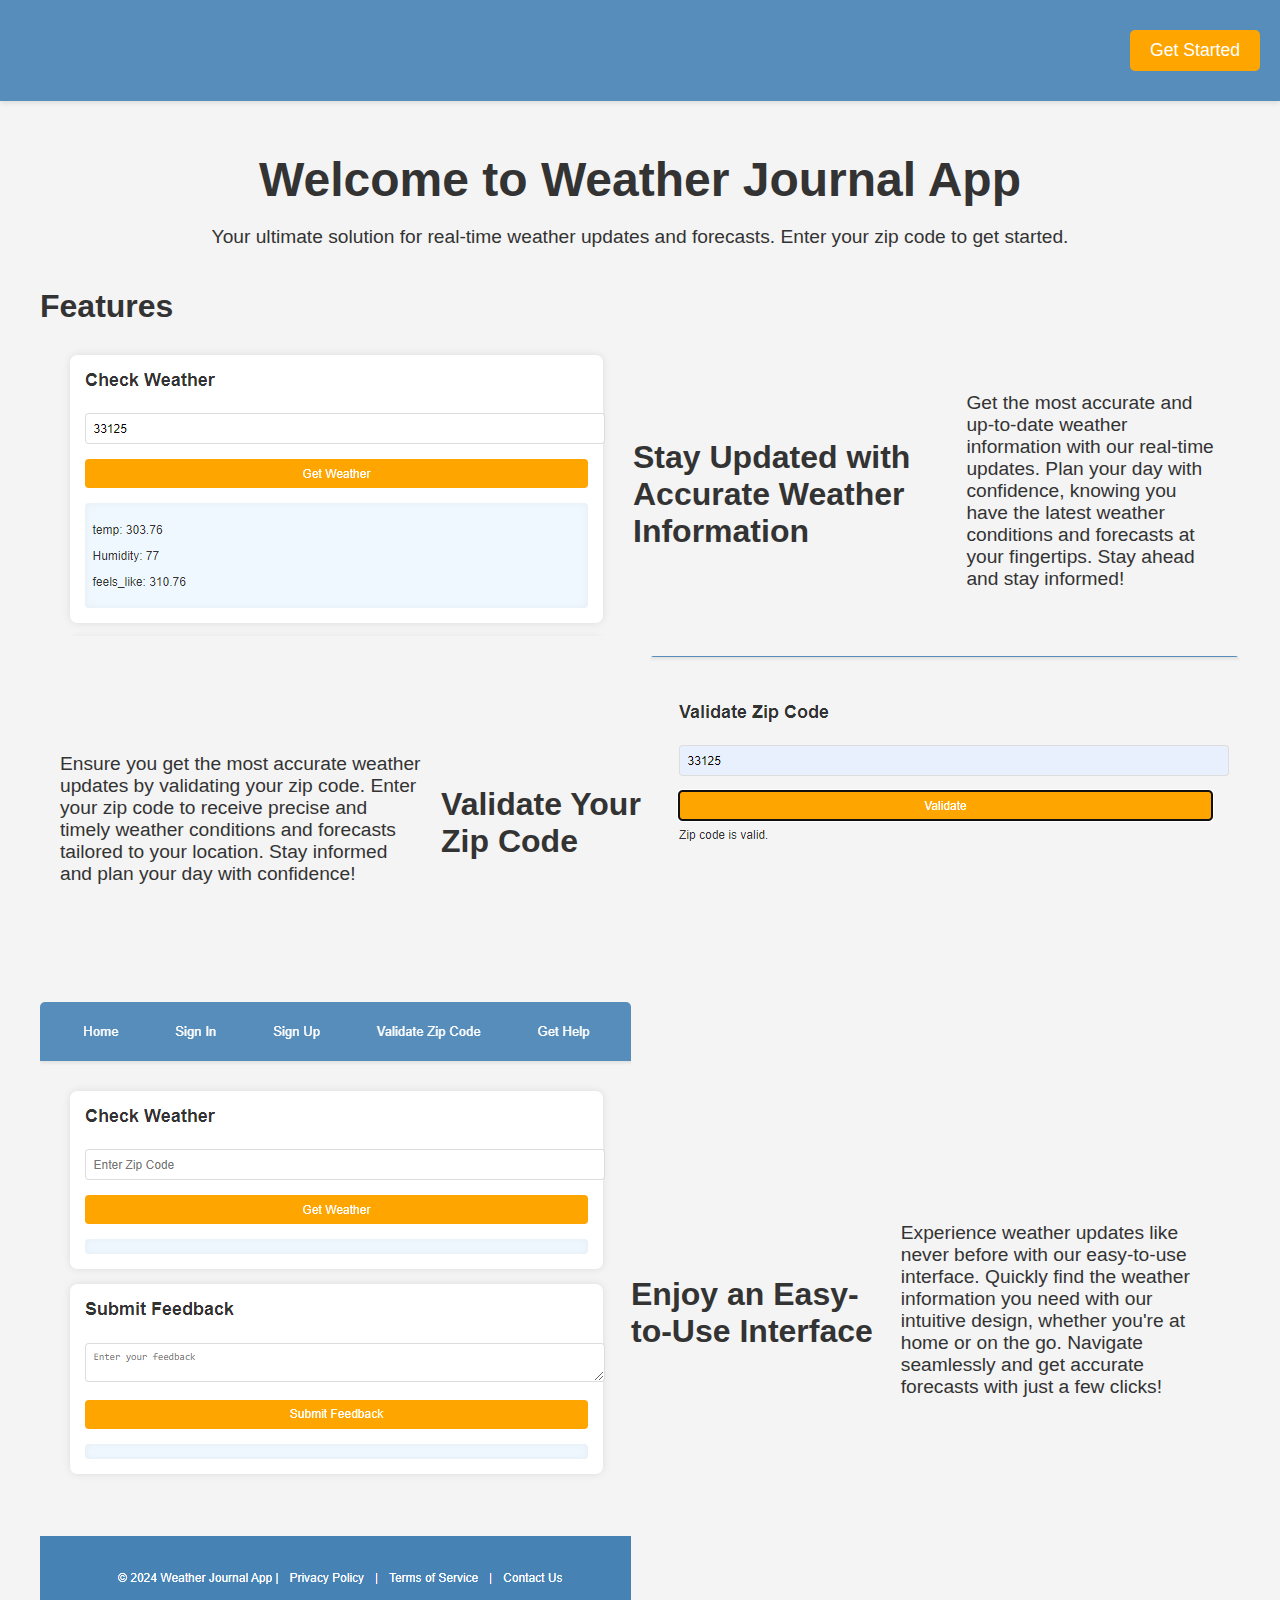
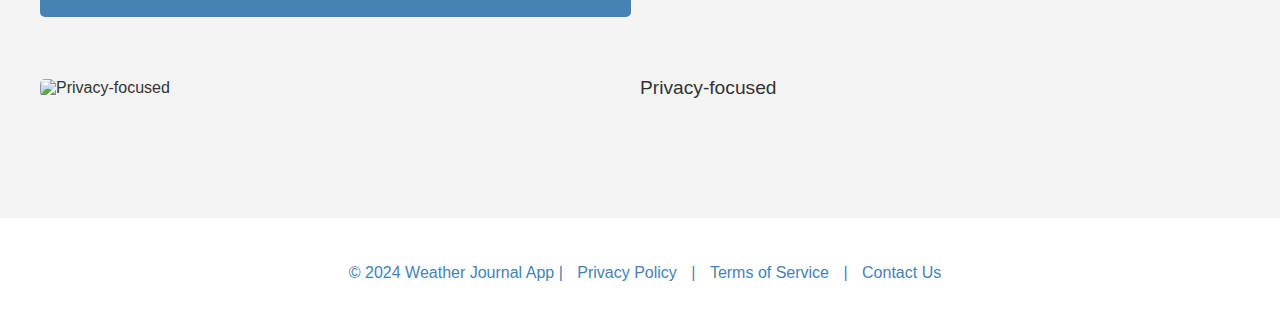
==== about.html @ d538019d "adding landing page" ====
<!DOCTYPE html>
<html lang="en">

<head>
    <meta charset="UTF-8">
    <meta name="viewport" content="width=device-width, initial-scale=1.0">
    <title>Weather Journal App - Landing Page</title>
    <link rel="stylesheet" href="./about.css">
    <script src="https://code.jquery.com/jquery-3.6.0.min.js"></script>
</head>

<body>
    <header>
        <div class="container">
            <nav>
                <button id="getStartedButton">Get Started</button>
            </nav>
        </div>
    </header>
    <main>
        <div class="container landing">
            <div class="intro">
                <h1>Welcome to Weather Journal App</h1>
                <p>Your ultimate solution for real-time weather updates and forecasts. Enter your zip code to get
                    started.</p>
            </div>
            <div class="features">
                <h2>Features</h2>
                <div class="feature-block">
                    <img src="./images/realtime_weather.png" alt="Real-time weather updates">
                    <h2>Stay Updated with Accurate Weather Information</h2>
                    <p>Get the most accurate and up-to-date weather information with our real-time updates. Plan your
                        day with confidence, knowing you have the latest weather conditions and forecasts at your
                        fingertips. Stay ahead and stay informed!</p>
                </div>
                <div class="feature-block reverse">
                    <img src="./images/validate_zipcode.png" alt="7-day weather forecast">
                    <h2>Validate Your Zip Code</h2>
                    <p>Ensure you get the most accurate weather updates by validating your zip code. Enter your zip code
                        to receive precise and timely weather conditions and forecasts tailored to your location. Stay
                        informed and plan your day with confidence!</p>
                </div>
                <div class="feature-block">
                    <img src="./images/easy_use.png" alt="Easy to use interface">
                    <h2>Enjoy an Easy-to-Use Interface</h2>
                    <p>Experience weather updates like never before with our easy-to-use interface. Quickly find the
                        weather information you need with our intuitive design, whether you're at home or on the go.
                        Navigate seamlessly and get accurate forecasts with just a few clicks!</p>
                </div>
                <div class="feature-block reverse">
                    <p>Privacy-focused</p>
                    <img src="feature4.jpg" alt="Privacy-focused">
                </div>
            </div>
        </div>
    </main>
    <footer>
        <div class="container">
            <p>&copy; 2024 Weather Journal App | <a href="#">Privacy Policy</a> | <a href="#">Terms of Service</a> | <a
                    href="#">Contact Us</a></p>
        </div>
    </footer>
    <script src="app.js"></script>
</body>

</html>
---- about.css ----
body {
    font-family: 'Roboto', Arial, sans-serif;
    background-color: #f4f4f4;
    margin: 0;
    padding: 0;
    color: #333;
}

.container {
    max-width: 1400px;
    margin: 0 auto;
    padding: 20px;
}

header {
    position: fixed;
    top: 0;
    width: 100%;
    background: rgba(70, 130, 180, 0.9);
    color: white;
    padding: 10px 0;
    box-shadow: 0 2px 5px rgba(0, 0, 0, 0.1);
}

header nav {
    display: flex;
    justify-content: flex-end;
    align-items: center;
}

header button {
    background-color: #ffa500;
    color: white;
    border: none;
    cursor: pointer;
    padding: 10px 20px;
    font-size: 1.1em;
    border-radius: 5px;
    transition: background-color 0.3s ease;
}

header button:hover {
    background-color: #ff8c00;
}

main {
    margin-top: 80px;
    padding: 20px;
}

.landing {
    text-align: center;
}

.intro {
    margin-bottom: 40px;
}

.intro h1 {
    font-size: 3em;
    margin-bottom: 10px;
}

.intro p {
    font-size: 1.2em;
    margin-bottom: 20px;
}

.features {
    text-align: left;
    margin: 0 auto;
    max-width: 100%;
}

.features h2 {
    font-size: 2em;
    margin-bottom: 20px;
}

.feature-block {
    display: flex;
    align-items: center;
    margin-bottom: 20px;
}

.feature-block img {
    width: 50%;
    height: auto;
    border-radius: 5px;
}

.feature-block p {
    width: 50%;
    padding: 20px;
    font-size: 1.2em;
}

.feature-block.reverse {
    flex-direction: row-reverse;
}

footer {
    background: white;
    color: #4682b4;
    padding: 10px;
    margin-top: 20px;
    text-align: center;
    /*position: fixed;*/
    width: 100%;
    bottom: 0;
}

footer a {
    color: #4682b4;
    text-decoration: none;
    margin: 0 10px;
}

footer a:hover {
    text-decoration: underline;
}
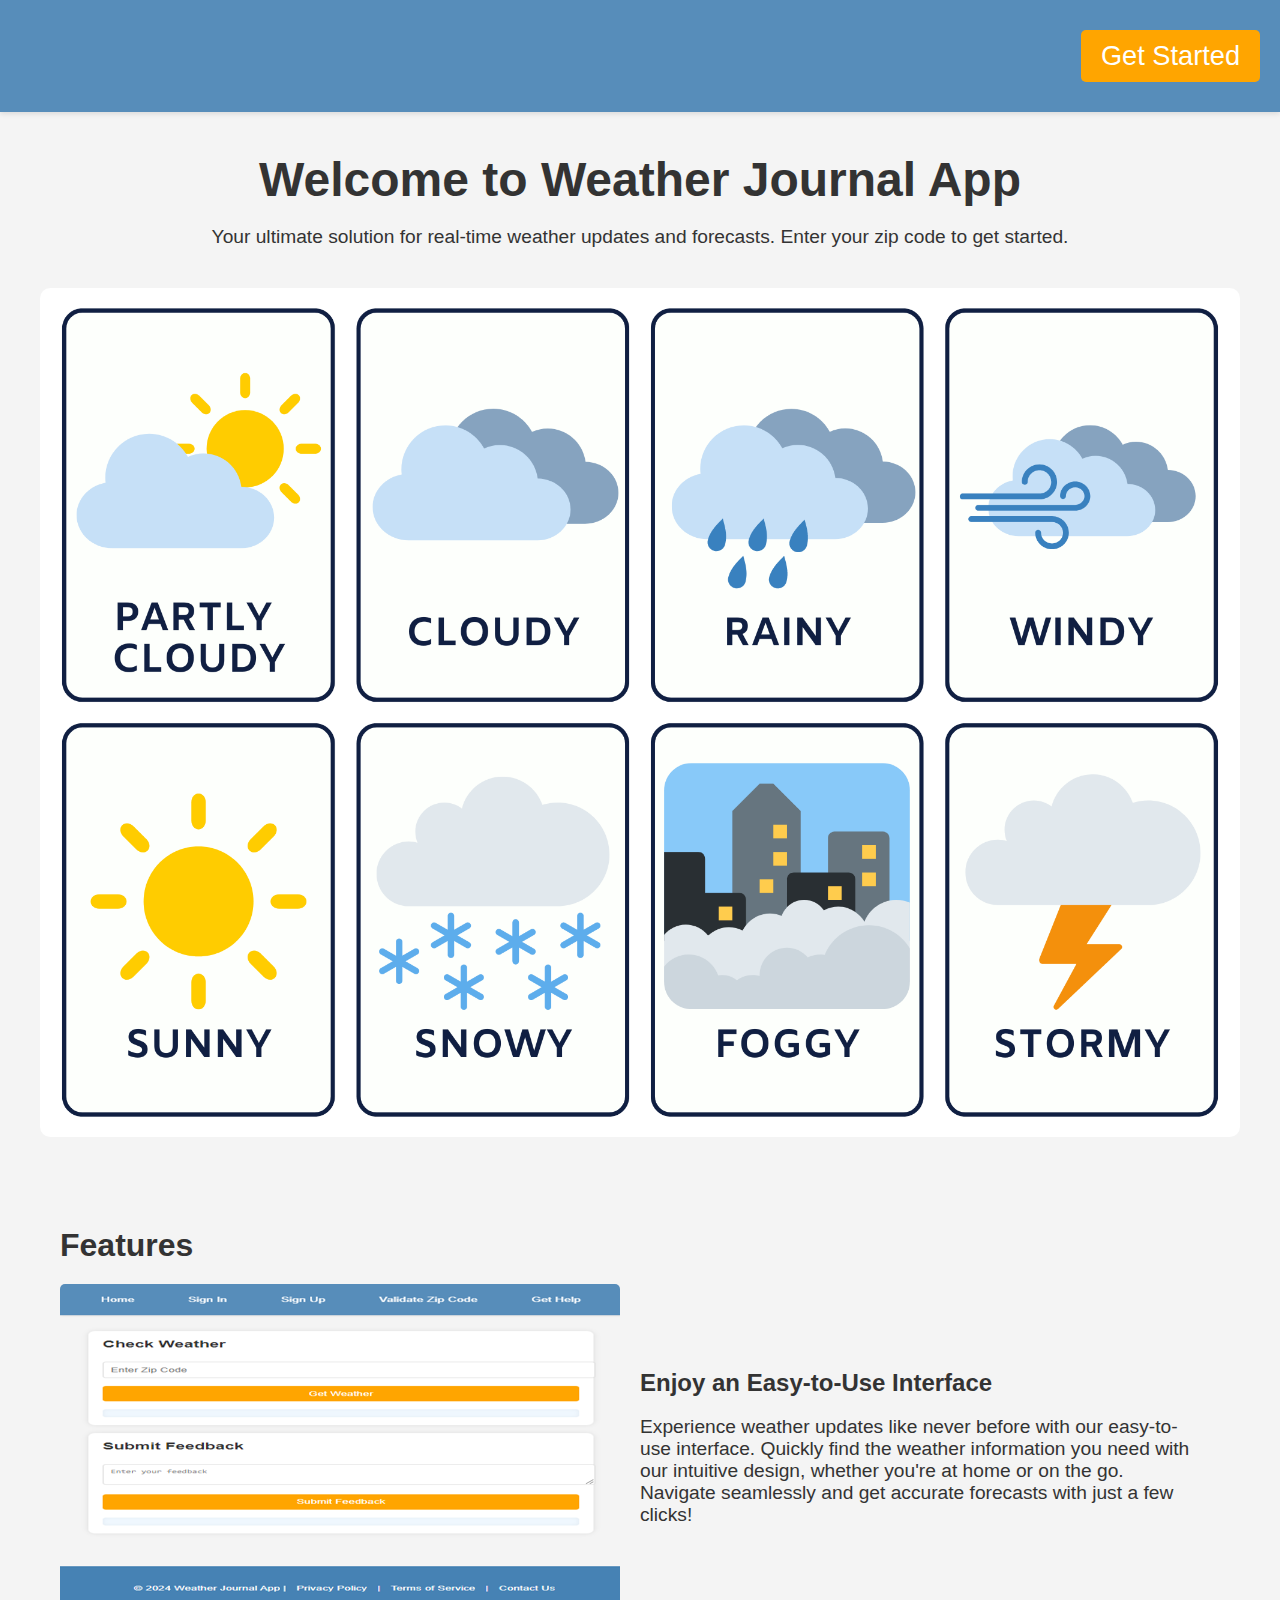
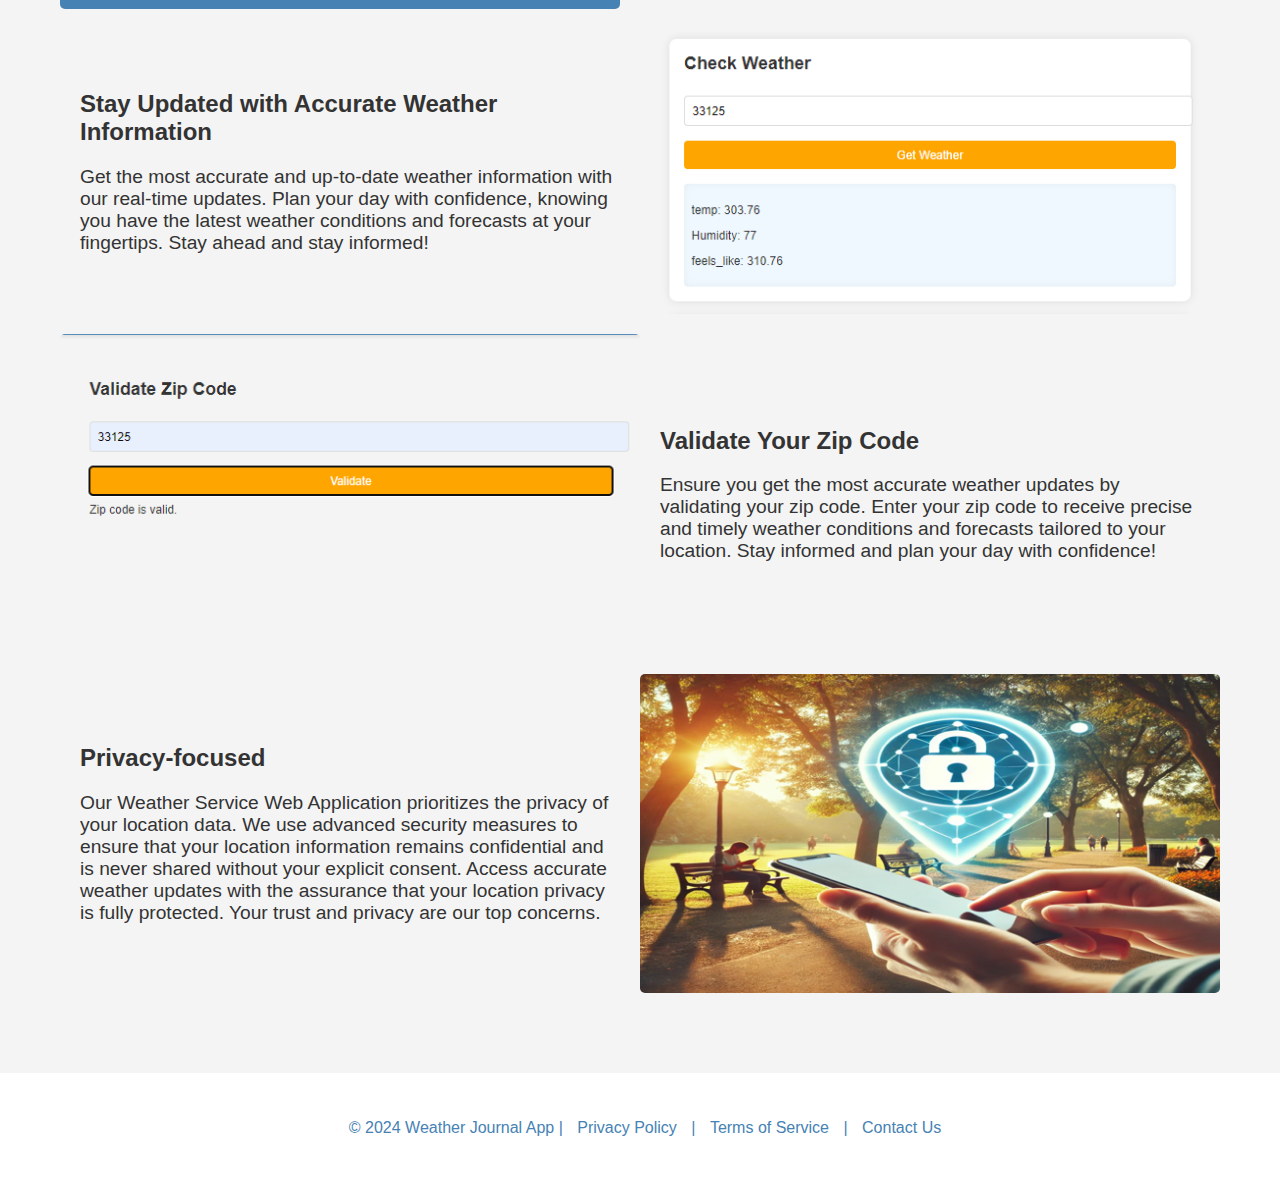
==== commit 24122883: "update landing page" ====
--- a/about.html
+++ b/about.html
@@ -6,14 +6,15 @@
     <meta name="viewport" content="width=device-width, initial-scale=1.0">
     <title>Weather Journal App - Landing Page</title>
     <link rel="stylesheet" href="./about.css">
-    <script src="https://code.jquery.com/jquery-3.6.0.min.js"></script>
 </head>
 
 <body>
     <header>
         <div class="container">
             <nav>
-                <button id="getStartedButton">Get Started</button>
+                <a href="https://aughostinos.github.io/weather_app_front-end">
+                    <button id="getStartedButton">Get Started</button>
+                </a>
             </nav>
         </div>
     </header>
@@ -24,35 +25,61 @@
                 <p>Your ultimate solution for real-time weather updates and forecasts. Enter your zip code to get
                     started.</p>
             </div>
-            <div class="features">
-                <h2>Features</h2>
-                <div class="feature-block">
-                    <img src="./images/realtime_weather.png" alt="Real-time weather updates">
-                    <h2>Stay Updated with Accurate Weather Information</h2>
-                    <p>Get the most accurate and up-to-date weather information with our real-time updates. Plan your
-                        day with confidence, knowing you have the latest weather conditions and forecasts at your
-                        fingertips. Stay ahead and stay informed!</p>
-                </div>
-                <div class="feature-block reverse">
-                    <img src="./images/validate_zipcode.png" alt="7-day weather forecast">
-                    <h2>Validate Your Zip Code</h2>
-                    <p>Ensure you get the most accurate weather updates by validating your zip code. Enter your zip code
-                        to receive precise and timely weather conditions and forecasts tailored to your location. Stay
-                        informed and plan your day with confidence!</p>
-                </div>
-                <div class="feature-block">
-                    <img src="./images/easy_use.png" alt="Easy to use interface">
-                    <h2>Enjoy an Easy-to-Use Interface</h2>
-                    <p>Experience weather updates like never before with our easy-to-use interface. Quickly find the
-                        weather information you need with our intuitive design, whether you're at home or on the go.
-                        Navigate seamlessly and get accurate forecasts with just a few clicks!</p>
-                </div>
-                <div class="feature-block reverse">
-                    <p>Privacy-focused</p>
-                    <img src="feature4.jpg" alt="Privacy-focused">
+            </dev>
+            <div class="banner">
+                <img src="./images/banner.png" alt="Weather Journal App Banner">
+            </div>
+            <div class="container landing">
+                <div class="features">
+                    <h2>Features</h2>
+                    <div class="feature-block left">
+                        <img src="./images/easy_use.png" alt="Easy to use interface">
+                        <div class="feature-text">
+                            <h2>Enjoy an Easy-to-Use Interface</h2>
+                            <p>Experience weather updates like never before with our easy-to-use interface. Quickly find
+                                the
+                                weather information you need with our intuitive design, whether you're at home or on the
+                                go.
+                                Navigate seamlessly and get accurate forecasts with just a few clicks!</p>
+                        </div>
+                    </div>
+                    <div class="feature-block right">
+                        <img src="./images/realtime_weather.png" alt="Real-time weather updates">
+                        <div class="feature-text">
+                            <h2>Stay Updated with Accurate Weather Information</h2>
+                            <p>Get the most accurate and up-to-date weather information with our real-time updates. Plan
+                                your
+                                day with confidence, knowing you have the latest weather conditions and forecasts at
+                                your
+                                fingertips. Stay ahead and stay informed!</p>
+                        </div>
+                    </div>
+                    <div class="feature-block left">
+                        <img src="./images/validate_zipcode.png" alt="Validate Zip Code">
+                        <div class="feature-text">
+                            <h2>Validate Your Zip Code</h2>
+                            <p>Ensure you get the most accurate weather updates by validating your zip code. Enter your
+                                zip code
+                                to receive precise and timely weather conditions and forecasts tailored to your
+                                location. Stay
+                                informed and plan your day with confidence!</p>
+                        </div>
+                    </div>
+                    <div class="feature-block right">
+                        <img src="./images/privacy.png" alt="Privacy-focused">
+                        <div class="feature-text">
+                            <h2>Privacy-focused</h2>
+                            <p>Our Weather Service Web Application prioritizes the privacy of your location data. We use
+                                advanced security measures to ensure that your location information remains confidential
+                                and is
+                                never shared without your explicit consent. Access accurate weather updates with the
+                                assurance
+                                that your location privacy is fully protected. Your trust and privacy are our top
+                                concerns.</p>
+                        </div>
+                    </div>
                 </div>
             </div>
-        </div>
     </main>
     <footer>
         <div class="container">
--- a/about.css
+++ b/about.css
@@ -7,7 +7,7 @@
 }
 
 .container {
-    max-width: 1400px;
+    max-width: 1600px;
     margin: 0 auto;
     padding: 20px;
 }
@@ -34,7 +34,7 @@
     border: none;
     cursor: pointer;
     padding: 10px 20px;
-    font-size: 1.1em;
+    font-size: 1.7em;
     border-radius: 5px;
     transition: background-color 0.3s ease;
 }
@@ -47,6 +47,18 @@
     margin-top: 80px;
     padding: 20px;
 }
+.banner {
+    width: 100%;
+    text-align: center;
+    margin-bottom: 40px;
+}
+
+.banner img {
+    width: 100%;
+    height: auto;
+    border-radius: 10px;
+}
+
 
 .landing {
     text-align: center;
@@ -73,6 +85,7 @@
 }
 
 .features h2 {
+    text-align: left;
     font-size: 2em;
     margin-bottom: 20px;
 }
@@ -89,23 +102,32 @@
     border-radius: 5px;
 }
 
-.feature-block p {
-    width: 50%;
-    padding: 20px;
-    font-size: 1.2em;
+.feature-block.left {
+    flex-direction: row;
 }
 
-.feature-block.reverse {
+.feature-block.right {
     flex-direction: row-reverse;
 }
 
+.feature-text {
+    width: 50%;
+    padding: 20px;
+}
+
+.feature-text h2 {
+    font-size: 1.5em;
+    margin-bottom: 10px;
+}
+
+.feature-text p {
+    font-size: 1.2em;
+}
 footer {
     background: white;
     color: #4682b4;
     padding: 10px;
-    margin-top: 20px;
     text-align: center;
-    /*position: fixed;*/
     width: 100%;
     bottom: 0;
 }
@@ -118,4 +140,4 @@
 
 footer a:hover {
     text-decoration: underline;
-}
+}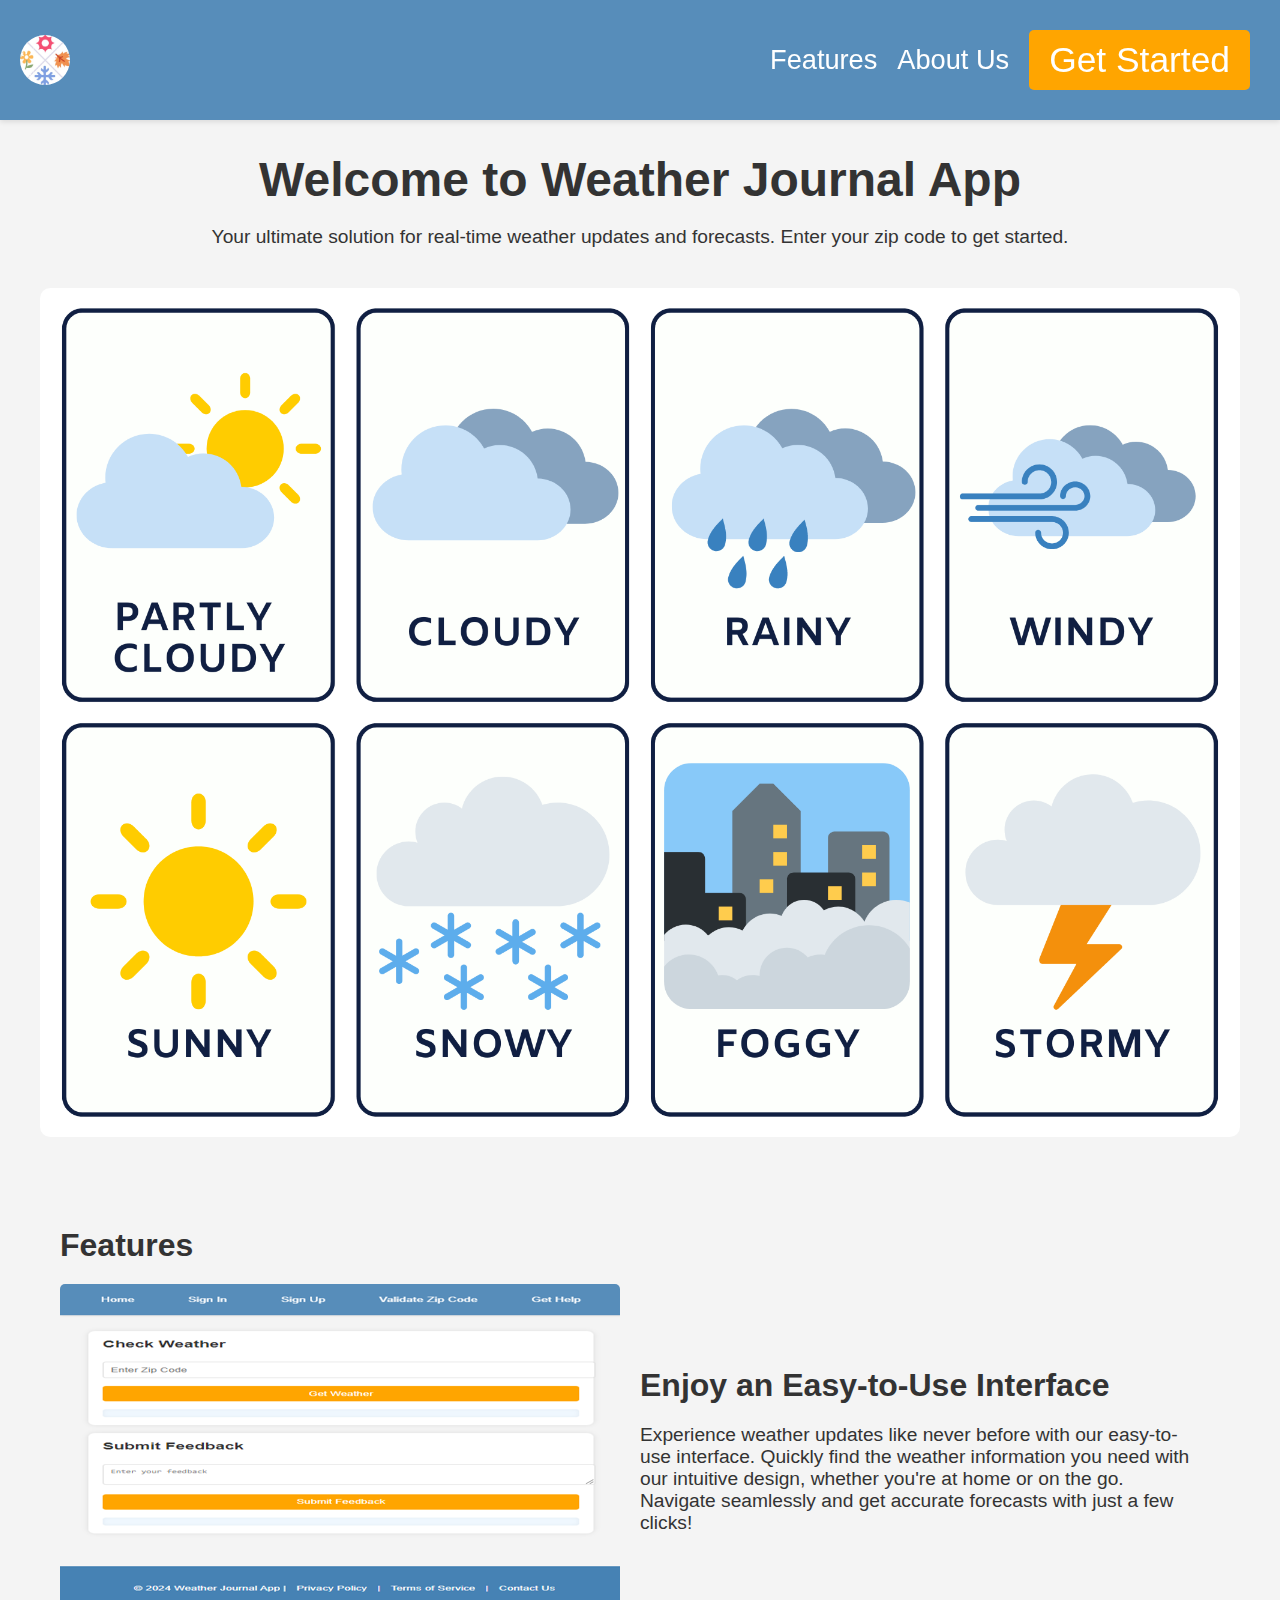
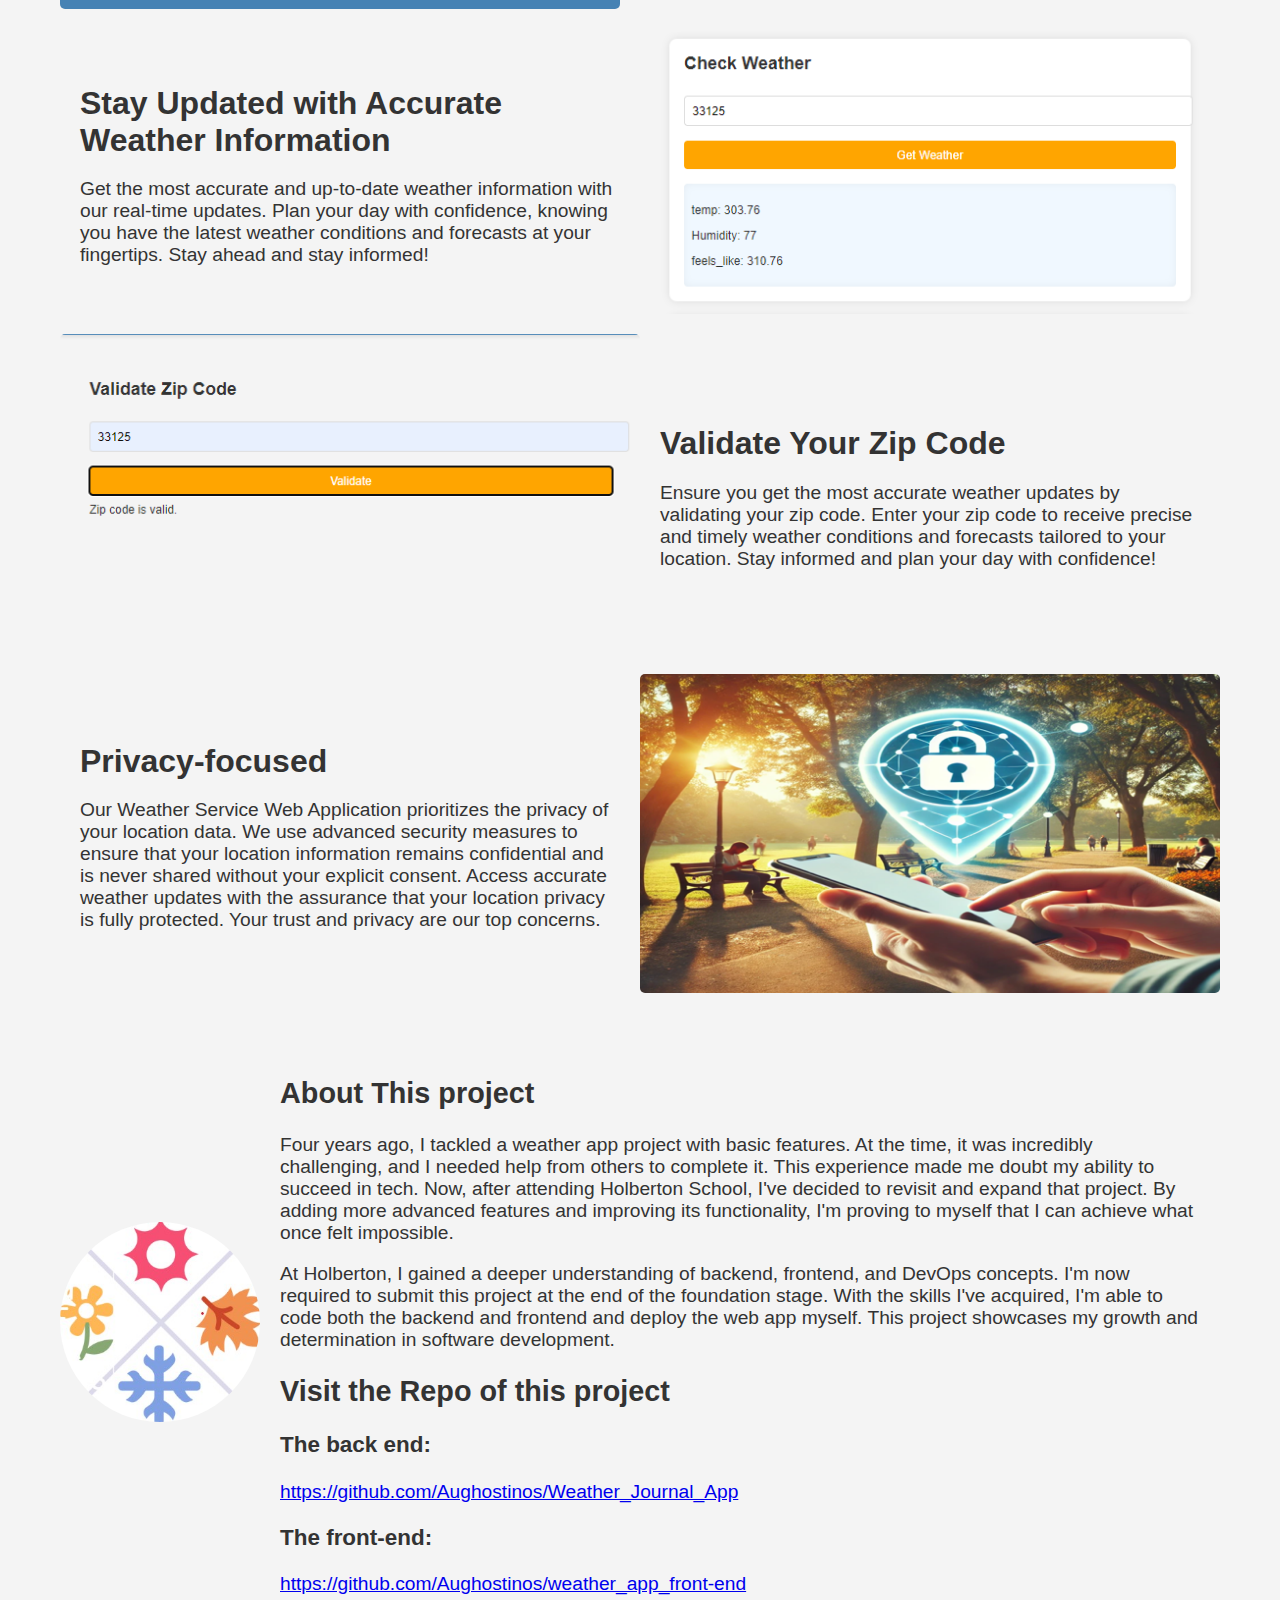
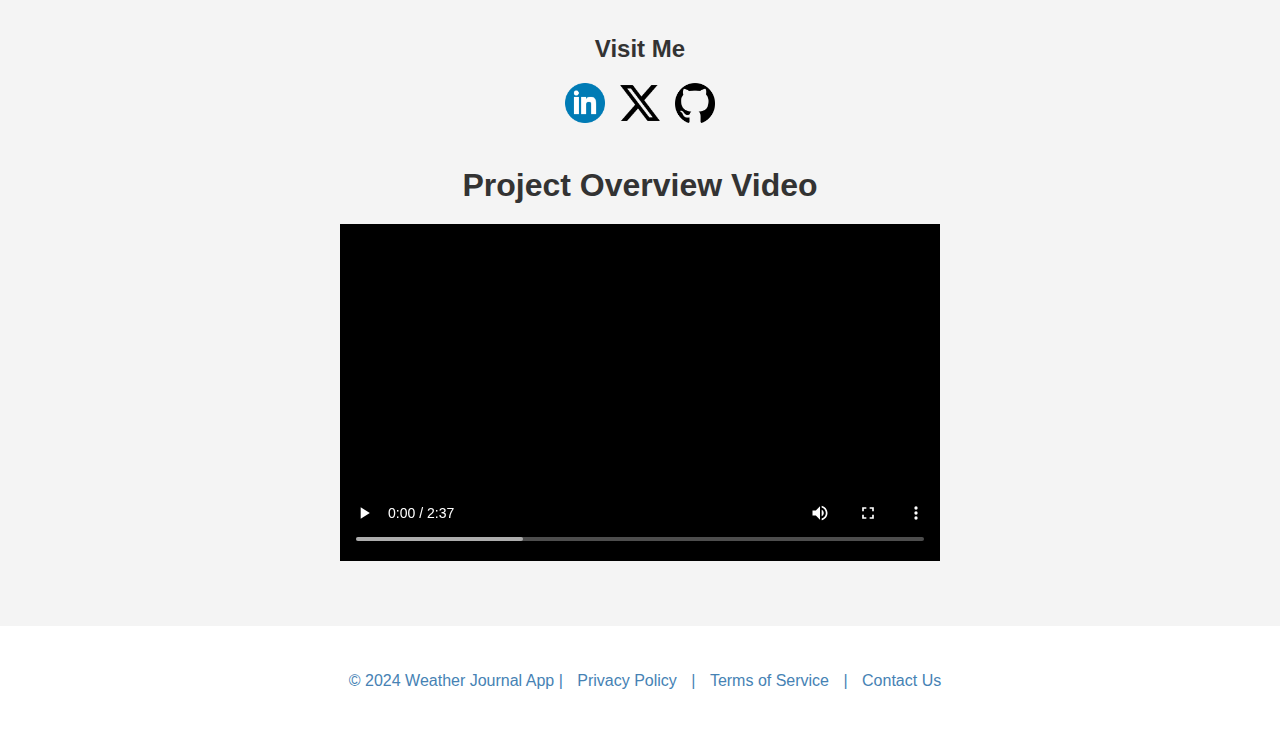
==== commit bd07b21c: "finalize landing page" ====
--- a/about.html
+++ b/about.html
@@ -12,6 +12,11 @@
     <header>
         <div class="container">
             <nav>
+                <div class="logo-container">
+                    <img src="./images/My_pic.jpg" alt="Weather Journal App Logo">
+                </div>
+                <a href="#features">Features</a>
+                <a href="#about">About Us</a>
                 <a href="https://aughostinos.github.io/weather_app_front-end">
                     <button id="getStartedButton">Get Started</button>
                 </a>
@@ -30,56 +35,117 @@
                 <img src="./images/banner.png" alt="Weather Journal App Banner">
             </div>
             <div class="container landing">
-                <div class="features">
-                    <h2>Features</h2>
-                    <div class="feature-block left">
-                        <img src="./images/easy_use.png" alt="Easy to use interface">
-                        <div class="feature-text">
-                            <h2>Enjoy an Easy-to-Use Interface</h2>
-                            <p>Experience weather updates like never before with our easy-to-use interface. Quickly find
-                                the
-                                weather information you need with our intuitive design, whether you're at home or on the
-                                go.
-                                Navigate seamlessly and get accurate forecasts with just a few clicks!</p>
+                <section>
+
+                    <div class="features" id="features">
+                        <h2>Features</h2>
+                        <div class="feature-block left">
+                            <img src="./images/easy_use.png" alt="Easy to use interface">
+                            <div class="feature-text">
+                                <h2>Enjoy an Easy-to-Use Interface</h2>
+                                <p>Experience weather updates like never before with our easy-to-use interface. Quickly
+                                    find
+                                    the
+                                    weather information you need with our intuitive design, whether you're at home or on
+                                    the
+                                    go.
+                                    Navigate seamlessly and get accurate forecasts with just a few clicks!</p>
+                            </div>
+                        </div>
+                        <div class="feature-block right">
+                            <img src="./images/realtime_weather.png" alt="Real-time weather updates">
+                            <div class="feature-text">
+                                <h2>Stay Updated with Accurate Weather Information</h2>
+                                <p>Get the most accurate and up-to-date weather information with our real-time updates.
+                                    Plan
+                                    your
+                                    day with confidence, knowing you have the latest weather conditions and forecasts at
+                                    your
+                                    fingertips. Stay ahead and stay informed!</p>
+                            </div>
+                        </div>
+                        <div class="feature-block left">
+                            <img src="./images/validate_zipcode.png" alt="Validate Zip Code">
+                            <div class="feature-text">
+                                <h2>Validate Your Zip Code</h2>
+                                <p>Ensure you get the most accurate weather updates by validating your zip code. Enter
+                                    your
+                                    zip code
+                                    to receive precise and timely weather conditions and forecasts tailored to your
+                                    location. Stay
+                                    informed and plan your day with confidence!</p>
+                            </div>
+                        </div>
+                        <div class="feature-block right">
+                            <img src="./images/privacy.png" alt="Privacy-focused">
+                            <div class="feature-text">
+                                <h2>Privacy-focused</h2>
+                                <p>Our Weather Service Web Application prioritizes the privacy of your location data. We
+                                    use
+                                    advanced security measures to ensure that your location information remains
+                                    confidential
+                                    and is
+                                    never shared without your explicit consent. Access accurate weather updates with the
+                                    assurance
+                                    that your location privacy is fully protected. Your trust and privacy are our top
+                                    concerns.</p>
+                            </div>
                         </div>
                     </div>
-                    <div class="feature-block right">
-                        <img src="./images/realtime_weather.png" alt="Real-time weather updates">
-                        <div class="feature-text">
-                            <h2>Stay Updated with Accurate Weather Information</h2>
-                            <p>Get the most accurate and up-to-date weather information with our real-time updates. Plan
-                                your
-                                day with confidence, knowing you have the latest weather conditions and forecasts at
-                                your
-                                fingertips. Stay ahead and stay informed!</p>
+                </section>
+                <section>
+                    <div class="about" id="about">
+
+                        <div class="about-image">
+                            <img src="./images/My_pic.jpg" alt="Your Photo">
+                        </div>
+                        <div class="about-text">
+                            <h2>About This project</h2>
+                            <p>
+                                Four years ago, I tackled a weather app project with basic features. At the time, it was
+                                incredibly challenging, and I needed help from others to complete it. This experience
+                                made me doubt my ability to succeed in tech. Now, after attending Holberton School, I've
+                                decided to revisit and expand that project. By adding more advanced features and
+                                improving its functionality, I'm proving to myself that I can achieve what once felt
+                                impossible.
+                            </p>
+                            <p>
+                                At Holberton, I gained a deeper understanding of backend, frontend, and DevOps concepts.
+                                I'm now required to submit this project at the end of the foundation stage. With the
+                                skills I've acquired, I'm able to code both the backend and frontend and deploy the web
+                                app myself. This project showcases my growth and determination in software development.
+                            </p>
+                            <h2>Visit the Repo of this project</h2>
+                            <h3>The back end:</h3>
+                            <a
+                                href="https://github.com/Aughostinos/Weather_Journal_App">https://github.com/Aughostinos/Weather_Journal_App</a>
+                            <h3>The front-end:</h3>
+                            <a
+                                href="https://github.com/Aughostinos/weather_app_front-end">https://github.com/Aughostinos/weather_app_front-end</a>
+
                         </div>
                     </div>
-                    <div class="feature-block left">
-                        <img src="./images/validate_zipcode.png" alt="Validate Zip Code">
-                        <div class="feature-text">
-                            <h2>Validate Your Zip Code</h2>
-                            <p>Ensure you get the most accurate weather updates by validating your zip code. Enter your
-                                zip code
-                                to receive precise and timely weather conditions and forecasts tailored to your
-                                location. Stay
-                                informed and plan your day with confidence!</p>
-                        </div>
+                    <div class="social_text">
+                        <h2>Visit Me</h2>
                     </div>
-                    <div class="feature-block right">
-                        <img src="./images/privacy.png" alt="Privacy-focused">
-                        <div class="feature-text">
-                            <h2>Privacy-focused</h2>
-                            <p>Our Weather Service Web Application prioritizes the privacy of your location data. We use
-                                advanced security measures to ensure that your location information remains confidential
-                                and is
-                                never shared without your explicit consent. Access accurate weather updates with the
-                                assurance
-                                that your location privacy is fully protected. Your trust and privacy are our top
-                                concerns.</p>
-                        </div>
+                    <div class="social-icons">
+                        <a href="https://www.linkedin.com/in/augustinosnabil" target="_blank"><img
+                                src="./images/linkedin.webp" alt="LinkedIn"></a>
+                        <a href="https://x.com/AugustinosNabil" target="_blank"><img src="./images/x_icon.webp"
+                                alt="Twitter"></a>
+                        <a href="https://github.com/Aughostinos" target="_blank"><img src="./images/github.png"
+                                alt="GitHub"></a>
                     </div>
-                </div>
+                    <div class="video-section">
+                        <h2>Project Overview Video</h2>
+                        <video width="600" controls>
+                            <source src="images/my_app.mp4" type="video/mp4">
+                            Your browser does not support the video tag.
+                        </video>
+                    </div>
             </div>
+            </section>
+        </div>
     </main>
     <footer>
         <div class="container">
--- a/about.css
+++ b/about.css
@@ -1,3 +1,6 @@
+html {
+    scroll-behavior: smooth;
+}
 body {
     font-family: 'Roboto', Arial, sans-serif;
     background-color: #f4f4f4;
@@ -7,7 +10,7 @@
 }
 
 .container {
-    max-width: 1600px;
+    max-width: 1400px;
     margin: 0 auto;
     padding: 20px;
 }
@@ -24,8 +27,27 @@
 
 header nav {
     display: flex;
-    justify-content: flex-end;
-    align-items: center;
+    justify-content: space-around;
+    align-items: center;
+}
+
+header nav a {
+    color: white;
+    text-decoration: none;
+    margin: 0 10px;
+    font-size: 1.7em;
+}
+.logo-container {
+    display: flex;
+    align-items: center;
+    margin-right: auto; /* Align button to the right */
+}
+
+.logo-container img {
+    width: 50px;
+    height: 50px;
+    border-radius: 50%;
+    object-fit: cover;
 }
 
 header button {
@@ -34,7 +56,7 @@
     border: none;
     cursor: pointer;
     padding: 10px 20px;
-    font-size: 1.7em;
+    font-size: 1.3em;
     border-radius: 5px;
     transition: background-color 0.3s ease;
 }
@@ -116,12 +138,63 @@
 }
 
 .feature-text h2 {
-    font-size: 1.5em;
+    font-size: 2em;
     margin-bottom: 10px;
 }
 
 .feature-text p {
     font-size: 1.2em;
+}
+.about {
+    display: flex;
+    align-items: center;
+    margin-top: 40px;
+    text-align: left;
+    font-size: 1.2em;
+}
+
+.about-text {
+    flex: 1;
+    padding: 20px;
+}
+
+.about {
+    display: flex;
+    align-items: center;
+    margin-top: 40px;
+    text-align: left;
+}
+
+.about-image {
+    flex: 0 0 200px;
+    text-align: center;
+}
+
+.about-image img {
+    width: 200px;
+    height: 200px;
+    border-radius: 50%;
+    object-fit: cover;
+}
+
+.about-text {
+    flex: 1;
+    padding-left: 20px;
+}
+
+.social-icons {
+    margin-top: 20px;
+    display: flex;
+    justify-content: center;
+    gap: 15px; 
+}
+
+.social-icons img {
+    width: 40px;
+    height: 40px;
+}
+.social_text h2 {
+    text-align: center;
 }
 footer {
     background: white;
@@ -131,6 +204,20 @@
     width: 100%;
     bottom: 0;
 }
+.video-section {
+    text-align: center;
+    margin-top: 40px;
+}
+
+.video-section h2 {
+    font-size: 2em;
+    margin-bottom: 20px;
+}
+
+.video-section video {
+    max-width: 100%;
+    height: auto;
+}
 
 footer a {
     color: #4682b4;
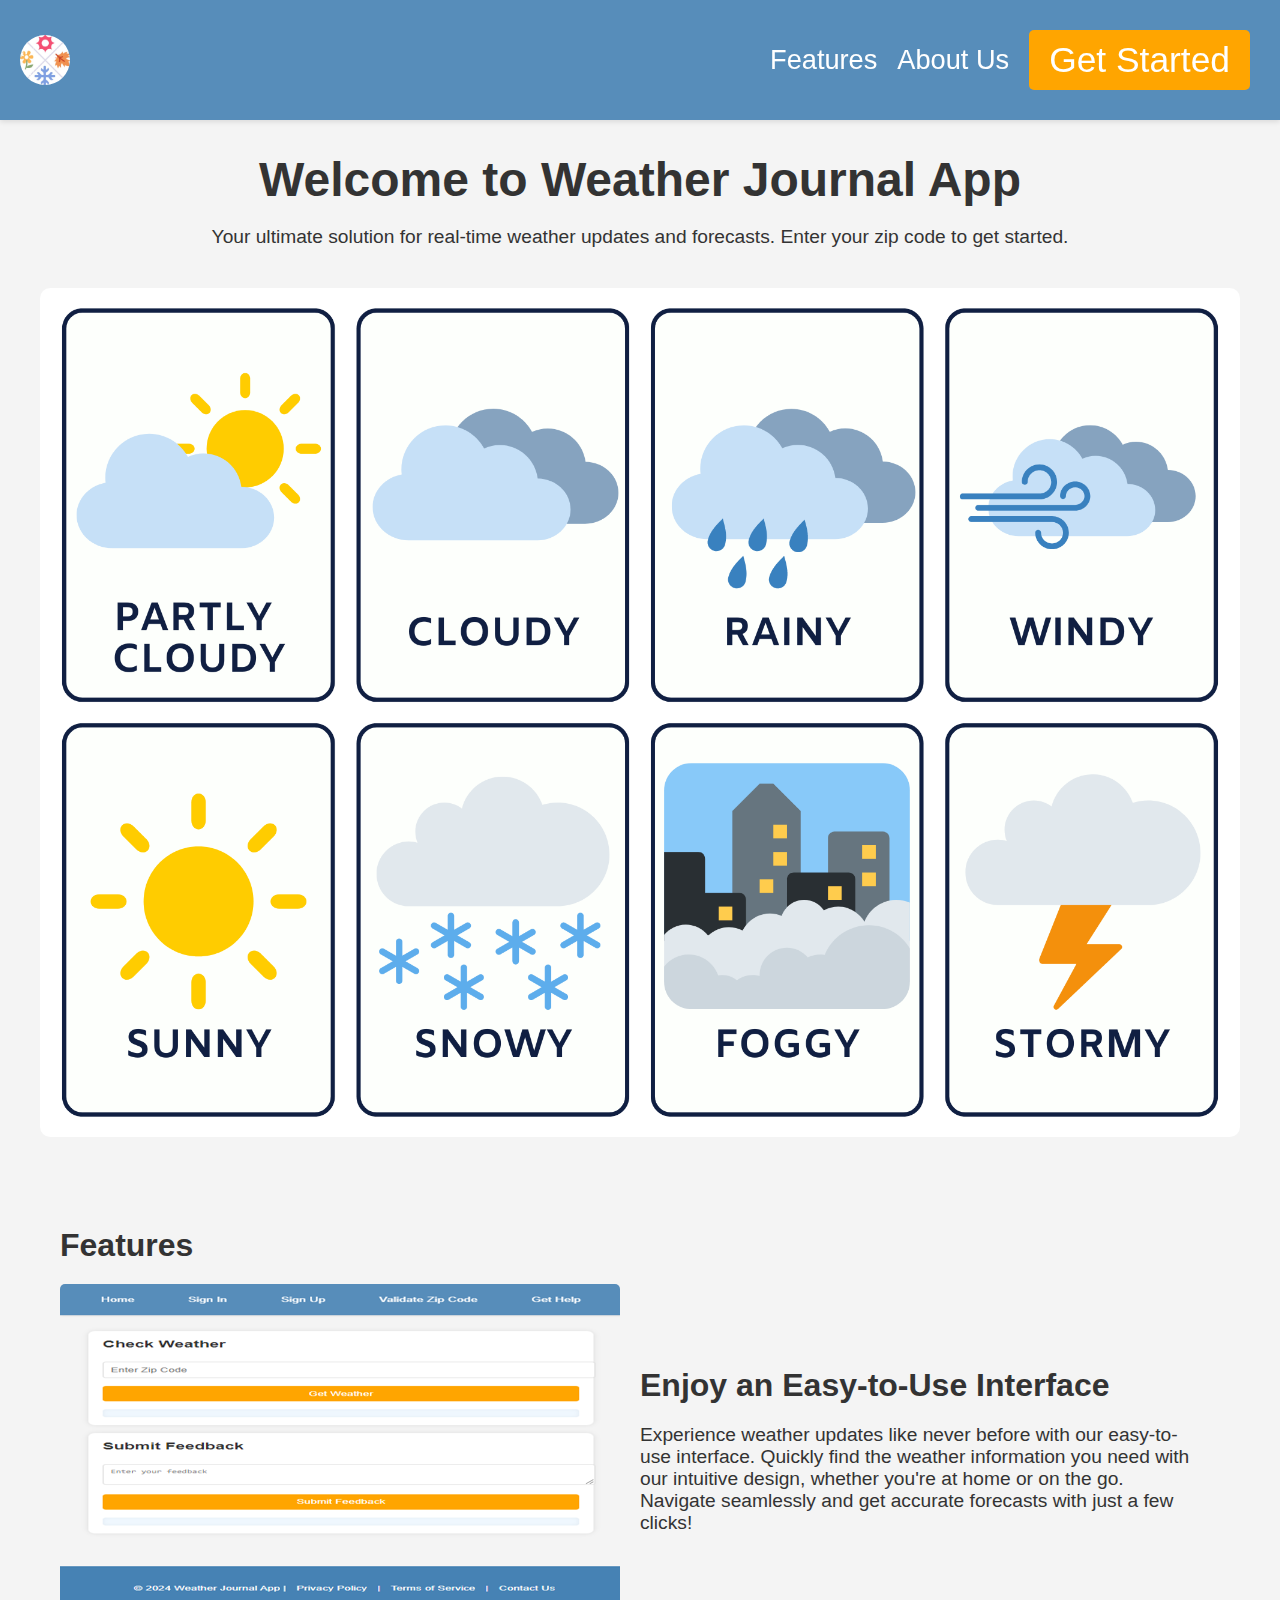
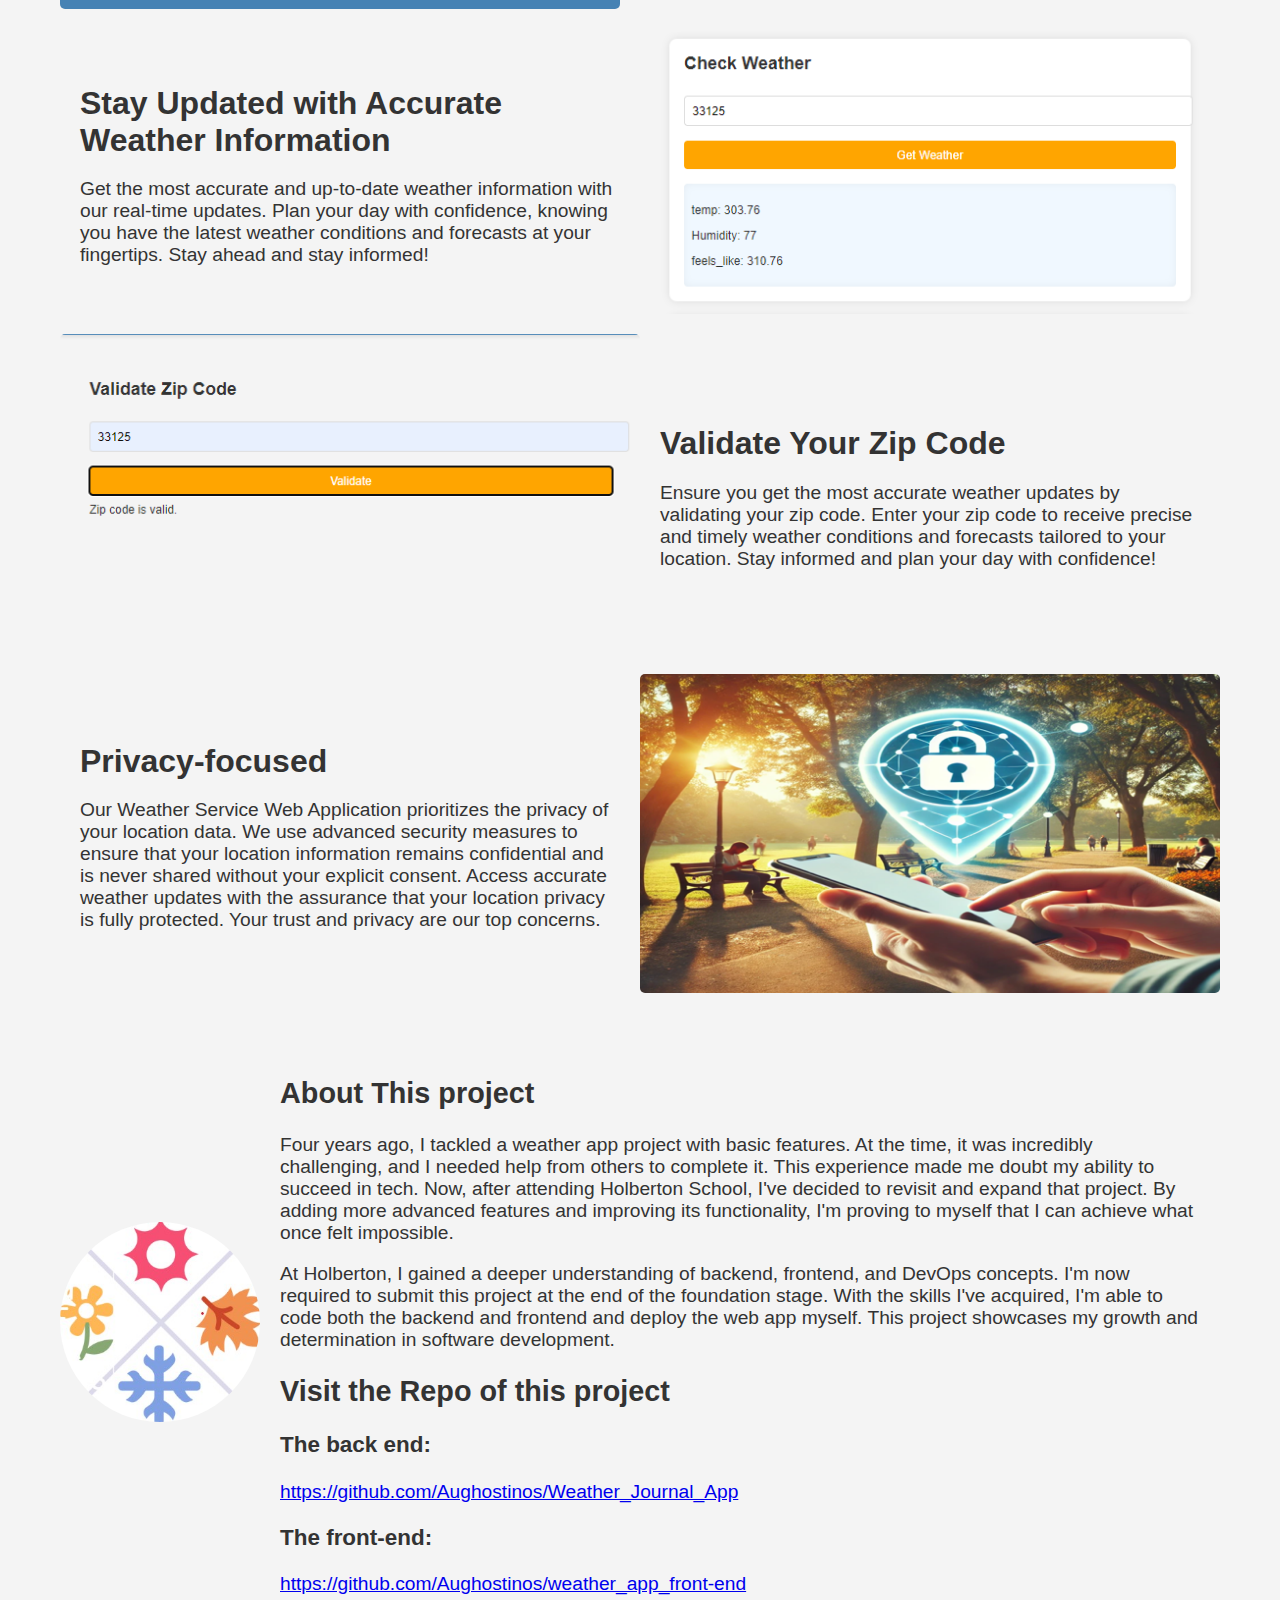
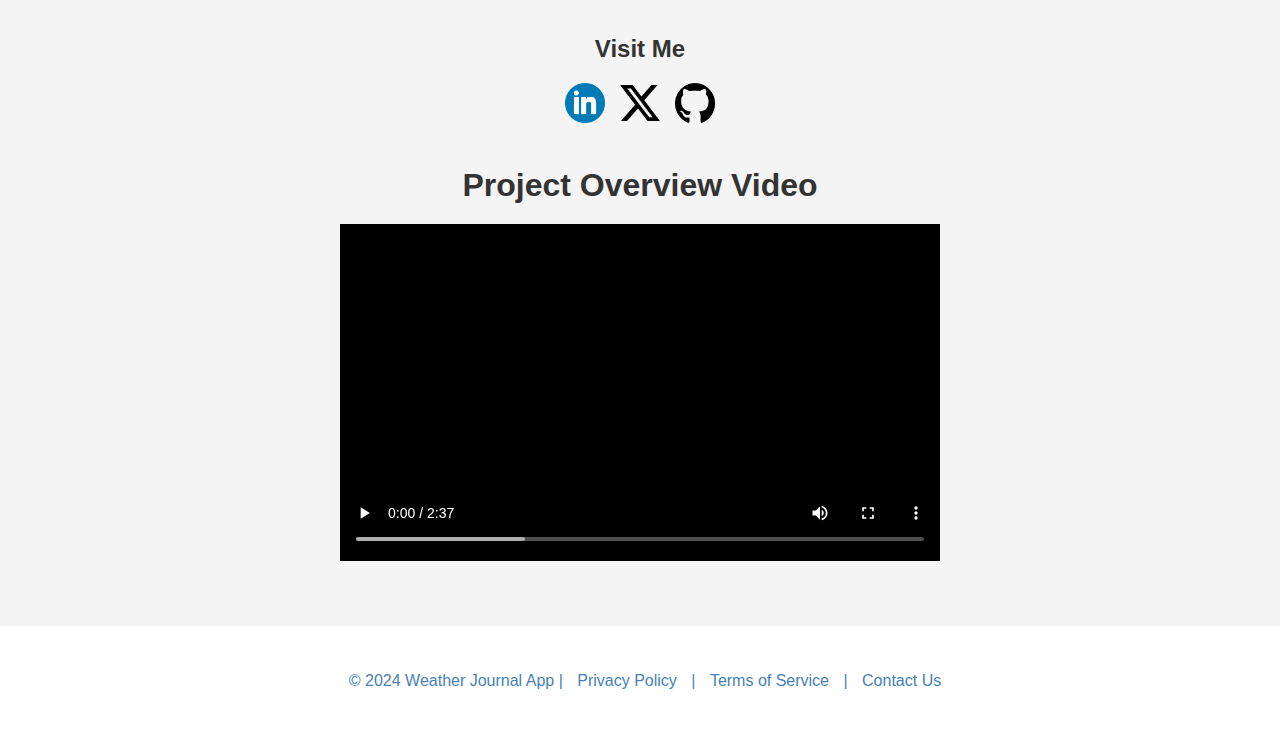
==== commit cb7babf0: "adding comments" ====
--- a/about.html
+++ b/about.html
@@ -1,3 +1,4 @@
+
 <!DOCTYPE html>
 <html lang="en">
 
@@ -15,6 +16,7 @@
                 <div class="logo-container">
                     <img src="./images/My_pic.jpg" alt="Weather Journal App Logo">
                 </div>
+                <!-- Navigation Links -->
                 <a href="#features">Features</a>
                 <a href="#about">About Us</a>
                 <a href="https://aughostinos.github.io/weather_app_front-end">
@@ -34,11 +36,13 @@
             <div class="banner">
                 <img src="./images/banner.png" alt="Weather Journal App Banner">
             </div>
+            <!-- Features Section -->
             <div class="container landing">
                 <section>
 
                     <div class="features" id="features">
                         <h2>Features</h2>
+                        <!-- Feature Block 1 -->
                         <div class="feature-block left">
                             <img src="./images/easy_use.png" alt="Easy to use interface">
                             <div class="feature-text">
@@ -52,6 +56,7 @@
                                     Navigate seamlessly and get accurate forecasts with just a few clicks!</p>
                             </div>
                         </div>
+                        <!-- Feature Block 2 -->
                         <div class="feature-block right">
                             <img src="./images/realtime_weather.png" alt="Real-time weather updates">
                             <div class="feature-text">
@@ -64,6 +69,7 @@
                                     fingertips. Stay ahead and stay informed!</p>
                             </div>
                         </div>
+                        <!-- Feature Block 3 -->
                         <div class="feature-block left">
                             <img src="./images/validate_zipcode.png" alt="Validate Zip Code">
                             <div class="feature-text">
@@ -76,6 +82,7 @@
                                     informed and plan your day with confidence!</p>
                             </div>
                         </div>
+                        <!-- Feature Block 4 -->
                         <div class="feature-block right">
                             <img src="./images/privacy.png" alt="Privacy-focused">
                             <div class="feature-text">
@@ -93,6 +100,7 @@
                         </div>
                     </div>
                 </section>
+                <!-- About Section -->
                 <section>
                     <div class="about" id="about">
 
@@ -125,6 +133,7 @@
 
                         </div>
                     </div>
+                    <!-- Social Media Links -->
                     <div class="social_text">
                         <h2>Visit Me</h2>
                     </div>
@@ -136,6 +145,7 @@
                         <a href="https://github.com/Aughostinos" target="_blank"><img src="./images/github.png"
                                 alt="GitHub"></a>
                     </div>
+                    <!-- Project Overview Video -->
                     <div class="video-section">
                         <h2>Project Overview Video</h2>
                         <video width="600" controls>
@@ -153,7 +163,6 @@
                     href="#">Contact Us</a></p>
         </div>
     </footer>
-    <script src="app.js"></script>
 </body>
 
 </html>--- a/about.css
+++ b/about.css
@@ -1,6 +1,7 @@
 html {
     scroll-behavior: smooth;
 }
+
 body {
     font-family: 'Roboto', Arial, sans-serif;
     background-color: #f4f4f4;
@@ -37,10 +38,11 @@
     margin: 0 10px;
     font-size: 1.7em;
 }
+
 .logo-container {
     display: flex;
     align-items: center;
-    margin-right: auto; /* Align button to the right */
+    margin-right: auto;
 }
 
 .logo-container img {
@@ -69,6 +71,7 @@
     margin-top: 80px;
     padding: 20px;
 }
+
 .banner {
     width: 100%;
     text-align: center;
@@ -145,6 +148,7 @@
 .feature-text p {
     font-size: 1.2em;
 }
+
 .about {
     display: flex;
     align-items: center;
@@ -186,16 +190,18 @@
     margin-top: 20px;
     display: flex;
     justify-content: center;
-    gap: 15px; 
+    gap: 15px;
 }
 
 .social-icons img {
     width: 40px;
     height: 40px;
 }
+
 .social_text h2 {
     text-align: center;
 }
+
 footer {
     background: white;
     color: #4682b4;
@@ -204,6 +210,7 @@
     width: 100%;
     bottom: 0;
 }
+
 .video-section {
     text-align: center;
     margin-top: 40px;
